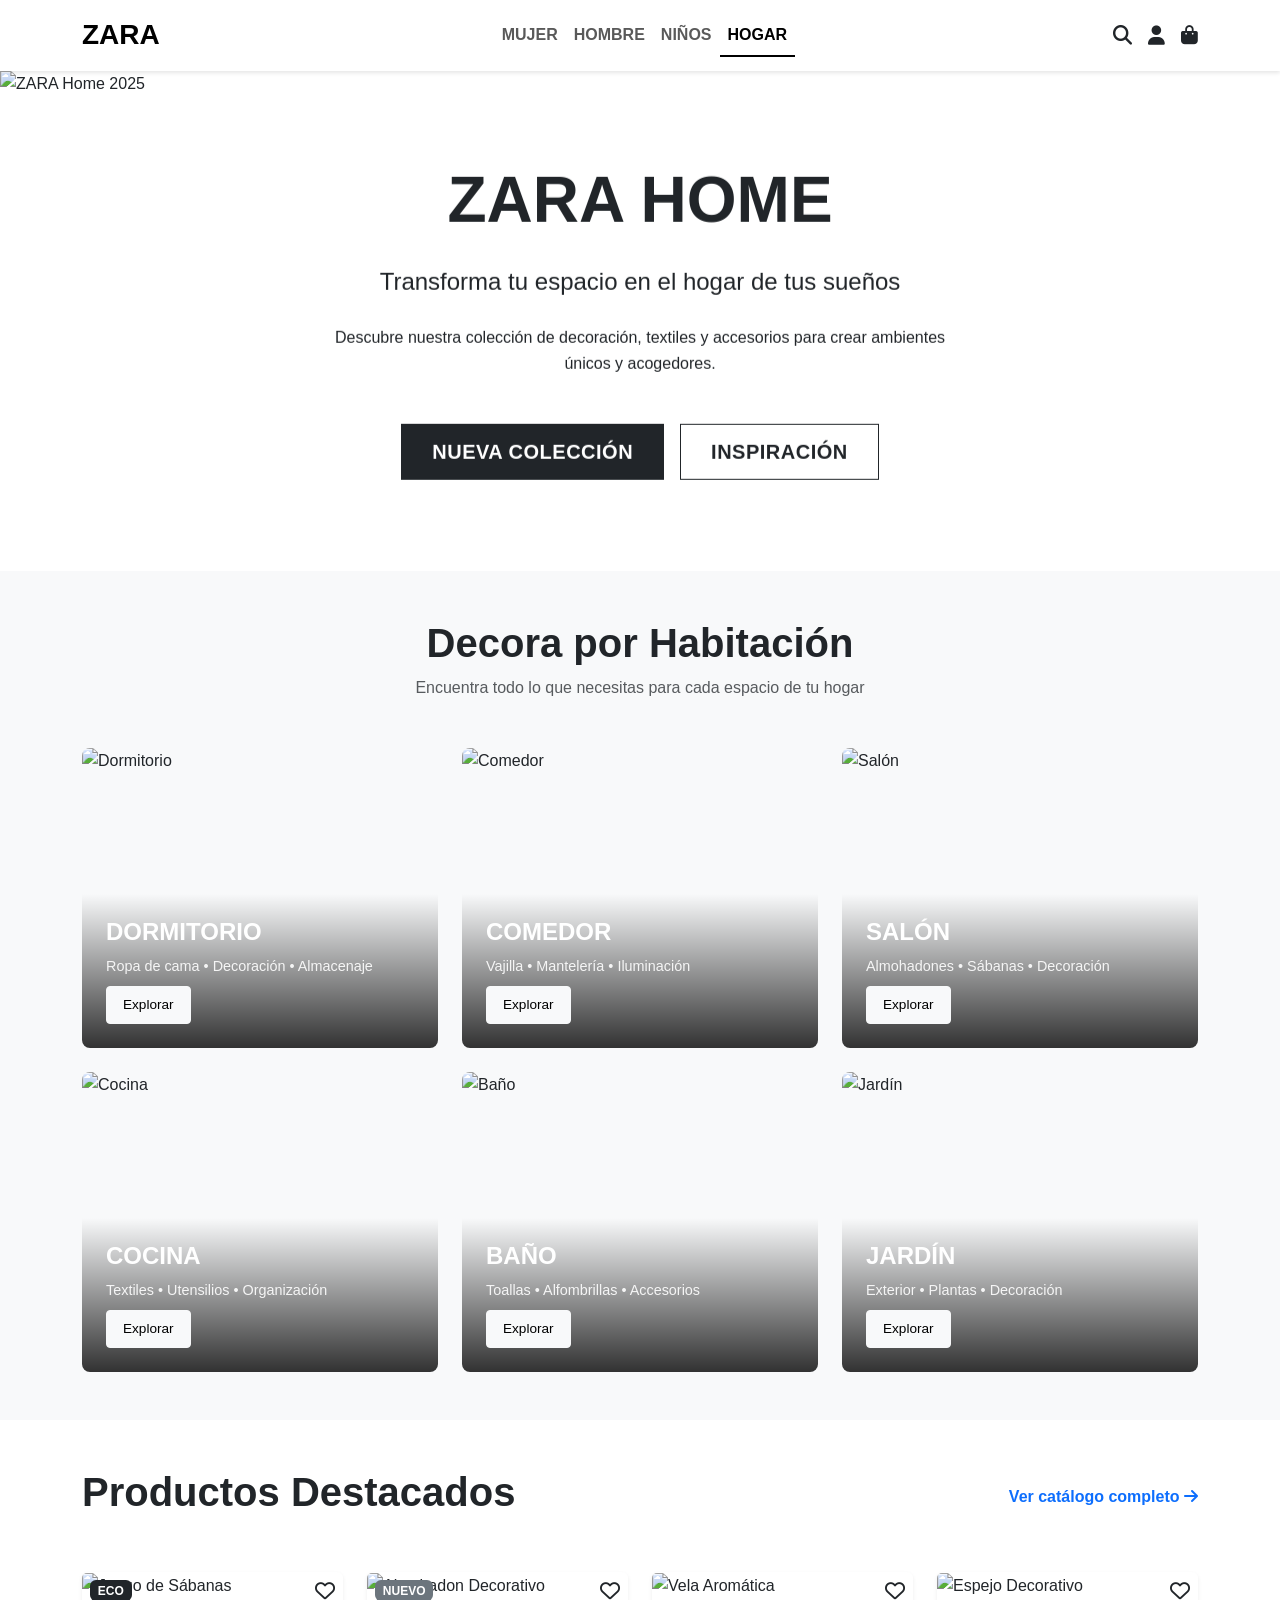
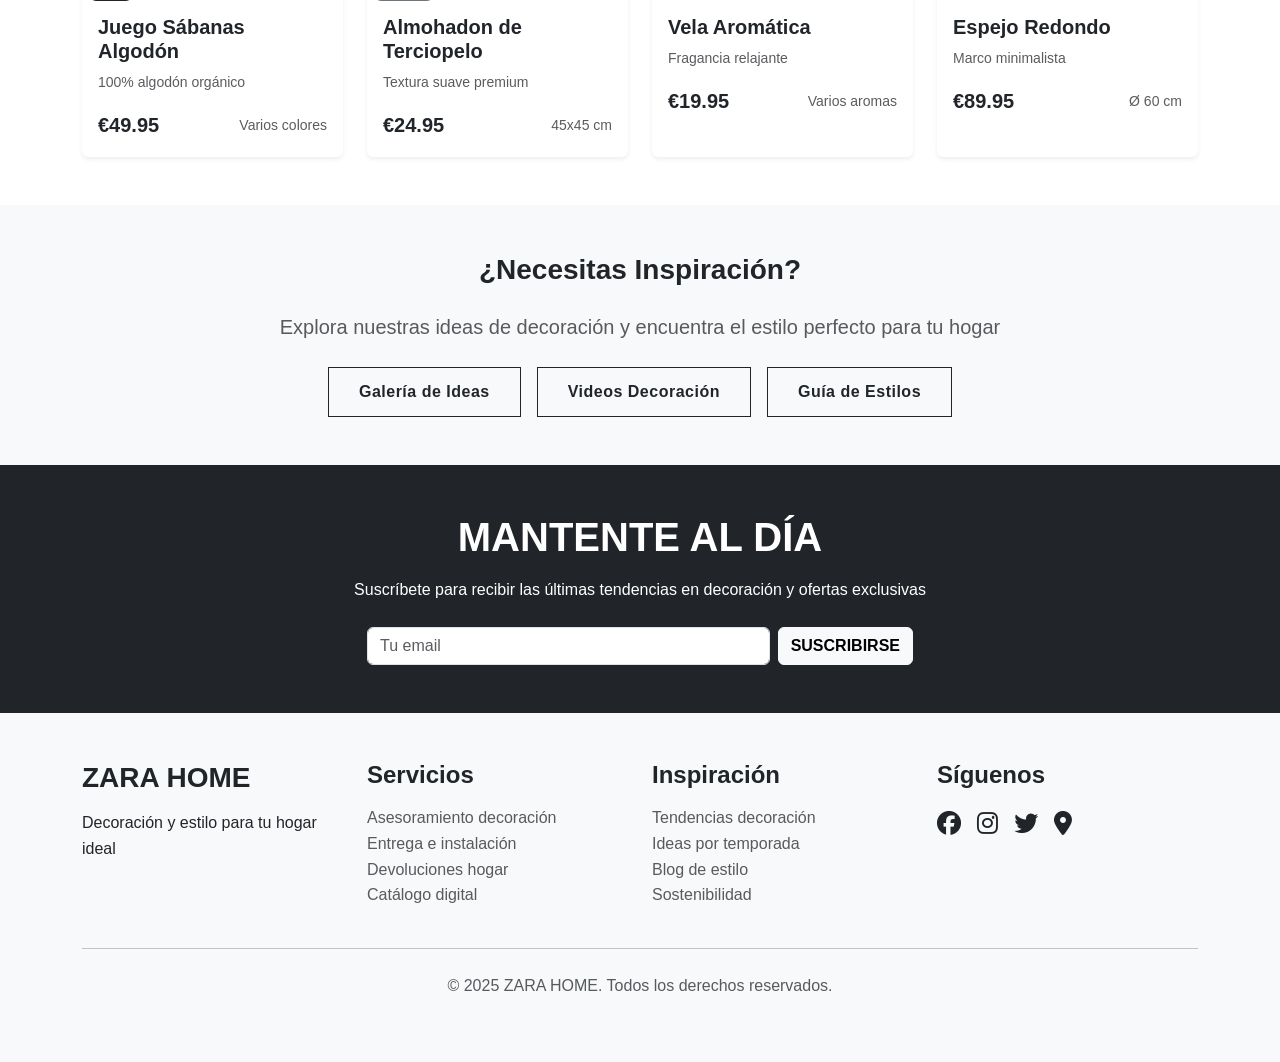
==== hogar.html @ 36c8971a "First Commit" ====
<!DOCTYPE html>
<html lang="es">
<head>
    <meta charset="UTF-8">
    <meta name="viewport" content="width=device-width, initial-scale=1.0">
    <title>ZARA Home - Decoración y Hogar 2025</title>
    <!-- Bootstrap CSS -->
    <link href="https://cdn.jsdelivr.net/npm/bootstrap@5.3.0/dist/css/bootstrap.min.css" rel="stylesheet">
    <!-- Font Awesome -->
    <link rel="stylesheet" href="https://cdnjs.cloudflare.com/ajax/libs/font-awesome/6.4.0/css/all.min.css">
    <!-- Custom CSS -->
    <link rel="stylesheet" href="styles.css">
</head>
<body>
    <!-- Header -->
    <header class="header sticky-top">
        <nav class="navbar navbar-expand-lg navbar-light bg-white">
            <div class="container">
                <a class="navbar-brand fw-bold fs-3" href="index.html">ZARA</a>
                
                <button class="navbar-toggler" type="button" data-bs-toggle="collapse" data-bs-target="#navbarNav">
                    <span class="navbar-toggler-icon"></span>
                </button>
                
                <div class="collapse navbar-collapse justify-content-center" id="navbarNav">
                    <ul class="navbar-nav">
                        <li class="nav-item">
                            <a class="nav-link fw-semibold" href="mujer.html">MUJER</a>
                        </li>
                        <li class="nav-item">
                            <a class="nav-link fw-semibold" href="hombre.html">HOMBRE</a>
                        </li>
                        <li class="nav-item">
                            <a class="nav-link fw-semibold" href="ninos.html">NIÑOS</a>
                        </li>
                        <li class="nav-item">
                            <a class="nav-link fw-semibold active" href="hogar.html">HOGAR</a>
                        </li>
                    </ul>
                </div>
                
                <div class="nav-icons d-flex gap-3">
                    <i class="fas fa-search"></i>
                    <i class="fas fa-user"></i>
                    <i class="fas fa-shopping-bag"></i>
                </div>
            </div>
        </nav>
    </header>

    <!-- Hero Section Home -->
    <main>
        <section class="hero position-relative">
            <div class="hero-image">
                <img src="https://via.placeholder.com/1200x500/f5f5f5/666?text=ZARA+HOME+2025" alt="ZARA Home 2025" class="w-100" style="height: 500px; object-fit: cover;">
                <div class="hero-overlay position-absolute top-50 start-50 translate-middle text-center text-dark">
                    <h1 class="display-3 fw-bold mb-4">ZARA HOME</h1>
                    <p class="fs-4 mb-4">Transforma tu espacio en el hogar de tus sueños</p>
                    <p class="fs-6 mb-5">Descubre nuestra colección de decoración, textiles y accesorios para crear ambientes únicos y acogedores.</p>
                    <div class="d-flex justify-content-center gap-3 flex-wrap">
                        <button class="btn btn-dark btn-lg">NUEVA COLECCIÓN</button>
                        <button class="btn btn-outline-dark btn-lg">INSPIRACIÓN</button>
                    </div>
                </div>
            </div>
        </section>

        <!-- Room Categories -->
        <section class="py-5 bg-light">
            <div class="container">
                <h2 class="text-center display-6 fw-bold mb-2">Decora por Habitación</h2>
                <p class="text-center text-muted mb-5">Encuentra todo lo que necesitas para cada espacio de tu hogar</p>
                
                <div class="row g-4">
                    <div class="col-lg-4 col-md-6">
                        <div class="home-category position-relative">
                            <img src="https://via.placeholder.com/400x300/f8f9fa/666?text=DORMITORIO" alt="Dormitorio" class="w-100">
                            <div class="category-overlay position-absolute bottom-0 start-0 p-4 text-white">
                                <h3 class="fw-bold">DORMITORIO</h3>
                                <p class="mb-2">Ropa de cama • Decoración • Almacenaje</p>
                                <button class="btn btn-light btn-sm">Explorar</button>
                            </div>
                        </div>
                    </div>
                    
                    <div class="col-lg-4 col-md-6">
                        <div class="home-category position-relative">
                            <img src="https://via.placeholder.com/400x300/e9ecef/666?text=COMEDOR" alt="Comedor" class="w-100">
                            <div class="category-overlay position-absolute bottom-0 start-0 p-4 text-white">
                                <h3 class="fw-bold">COMEDOR</h3>
                                <p class="mb-2">Vajilla • Mantelería • Iluminación</p>
                                <button class="btn btn-light btn-sm">Explorar</button>
                            </div>
                        </div>
                    </div>
                    
                    <div class="col-lg-4 col-md-6">
                        <div class="home-category position-relative">
                            <img src="https://via.placeholder.com/400x300/dee2e6/666?text=SALÓN" alt="Salón" class="w-100">
                            <div class="category-overlay position-absolute bottom-0 start-0 p-4 text-white">
                                <h3 class="fw-bold">SALÓN</h3>
                                <p class="mb-2">Almohadones • Sábanas • Decoración</p>
                                <button class="btn btn-light btn-sm">Explorar</button>
                            </div>
                        </div>
                    </div>
                    
                    <div class="col-lg-4 col-md-6">
                        <div class="home-category position-relative">
                            <img src="https://via.placeholder.com/400x300/ced4da/666?text=COCINA" alt="Cocina" class="w-100">
                            <div class="category-overlay position-absolute bottom-0 start-0 p-4 text-white">
                                <h3 class="fw-bold">COCINA</h3>
                                <p class="mb-2">Textiles • Utensilios • Organización</p>
                                <button class="btn btn-light btn-sm">Explorar</button>
                            </div>
                        </div>
                    </div>
                    
                    <div class="col-lg-4 col-md-6">
                        <div class="home-category position-relative">
                            <img src="https://via.placeholder.com/400x300/adb5bd/666?text=BAÑO" alt="Baño" class="w-100">
                            <div class="category-overlay position-absolute bottom-0 start-0 p-4 text-white">
                                <h3 class="fw-bold">BAÑO</h3>
                                <p class="mb-2">Toallas • Alfombrillas • Accesorios</p>
                                <button class="btn btn-light btn-sm">Explorar</button>
                            </div>
                        </div>
                    </div>
                    
                    <div class="col-lg-4 col-md-6">
                        <div class="home-category position-relative">
                            <img src="https://via.placeholder.com/400x300/6c757d/fff?text=JARDÍN" alt="Jardín" class="w-100">
                            <div class="category-overlay position-absolute bottom-0 start-0 p-4 text-white">
                                <h3 class="fw-bold">JARDÍN</h3>
                                <p class="mb-2">Exterior • Plantas • Decoración</p>
                                <button class="btn btn-light btn-sm">Explorar</button>
                            </div>
                        </div>
                    </div>
                </div>
            </div>
        </section>

        <!-- Featured Products -->
        <section class="py-5">
            <div class="container">
                <div class="d-flex justify-content-between align-items-center mb-5">
                    <h2 class="display-6 fw-bold">Productos Destacados</h2>
                    <a href="#" class="text-decoration-none fw-semibold">
                        Ver catálogo completo <i class="fas fa-arrow-right"></i>
                    </a>
                </div>
                
                <div class="row g-4">
                    <div class="col-lg-3 col-md-6">
                        <div class="card border-0 shadow-sm h-100">
                            <div class="position-relative">
                                <img src="https://via.placeholder.com/300x300/f8f9fa/666?text=Juego+Sábanas" class="card-img-top" alt="Juego de Sábanas">
                                <span class="badge bg-dark position-absolute top-0 start-0 m-2">ECO</span>
                                <div class="position-absolute top-0 end-0 p-2">
                                    <i class="far fa-heart fs-5 text-dark"></i>
                                </div>
                            </div>
                            <div class="card-body">
                                <h5 class="card-title fw-bold">Juego Sábanas Algodón</h5>
                                <p class="card-text text-muted small">100% algodón orgánico</p>
                                <div class="d-flex justify-content-between align-items-center">
                                    <span class="fw-bold fs-5">€49.95</span>
                                    <small class="text-muted">Varios colores</small>
                                </div>
                            </div>
                        </div>
                    </div>
                    
                    <div class="col-lg-3 col-md-6">
                        <div class="card border-0 shadow-sm h-100">
                            <div class="position-relative">
                                <img src="https://via.placeholder.com/300x300/e9ecef/666?text=Cojín+Decorativo" class="card-img-top" alt="Almohadon Decorativo">
                                <span class="badge bg-secondary position-absolute top-0 start-0 m-2">NUEVO</span>
                                <div class="position-absolute top-0 end-0 p-2">
                                    <i class="far fa-heart fs-5 text-dark"></i>
                                </div>
                            </div>
                            <div class="card-body">
                                <h5 class="card-title fw-bold">Almohadon de Terciopelo</h5>
                                <p class="card-text text-muted small">Textura suave premium</p>
                                <div class="d-flex justify-content-between align-items-center">
                                    <span class="fw-bold fs-5">€24.95</span>
                                    <small class="text-muted">45x45 cm</small>
                                </div>
                            </div>
                        </div>
                    </div>
                    
                    <div class="col-lg-3 col-md-6">
                        <div class="card border-0 shadow-sm h-100">
                            <div class="position-relative">
                                <img src="https://via.placeholder.com/300x300/dee2e6/666?text=Vela+Aromática" class="card-img-top" alt="Vela Aromática">
                                <div class="position-absolute top-0 end-0 p-2">
                                    <i class="far fa-heart fs-5 text-dark"></i>
                                </div>
                            </div>
                            <div class="card-body">
                                <h5 class="card-title fw-bold">Vela Aromática</h5>
                                <p class="card-text text-muted small">Fragancia relajante</p>
                                <div class="d-flex justify-content-between align-items-center">
                                    <span class="fw-bold fs-5">€19.95</span>
                                    <small class="text-muted">Varios aromas</small>
                                </div>
                            </div>
                        </div>
                    </div>
                    
                    <div class="col-lg-3 col-md-6">
                        <div class="card border-0 shadow-sm h-100">
                            <div class="position-relative">
                                <img src="https://via.placeholder.com/300x300/ced4da/666?text=Espejo+Decorativo" class="card-img-top" alt="Espejo Decorativo">
                                <div class="position-absolute top-0 end-0 p-2">
                                    <i class="far fa-heart fs-5 text-dark"></i>
                                </div>
                            </div>
                            <div class="card-body">
                                <h5 class="card-title fw-bold">Espejo Redondo</h5>
                                <p class="card-text text-muted small">Marco minimalista</p>
                                <div class="d-flex justify-content-between align-items-center">
                                    <span class="fw-bold fs-5">€89.95</span>
                                    <small class="text-muted">Ø 60 cm</small>
                                </div>
                            </div>
                        </div>
                    </div>
                </div>
            </div>
        </section>

        <!-- Design Inspiration -->
        <section class="py-5 bg-light">
            <div class="container text-center">
                <h3 class="fw-bold mb-4">¿Necesitas Inspiración?</h3>
                <p class="mb-4 fs-5 text-muted">Explora nuestras ideas de decoración y encuentra el estilo perfecto para tu hogar</p>
                <div class="row justify-content-center">
                    <div class="col-md-8">
                        <div class="d-flex justify-content-center gap-3 flex-wrap">
                            <button class="btn btn-outline-dark">Galería de Ideas</button>
                            <button class="btn btn-outline-dark">Videos Decoración</button>
                            <button class="btn btn-outline-dark">Guía de Estilos</button>
                        </div>
                    </div>
                </div>
            </div>
        </section>

        <!-- Newsletter -->
        <section class="newsletter bg-dark text-white py-5">
            <div class="container text-center">
                <h2 class="display-6 fw-bold mb-3">MANTENTE AL DÍA</h2>
                <p class="mb-4">Suscríbete para recibir las últimas tendencias en decoración y ofertas exclusivas</p>
                <div class="row justify-content-center">
                    <div class="col-md-6">
                        <form class="d-flex gap-2">
                            <input type="email" class="form-control" placeholder="Tu email" required>
                            <button type="submit" class="btn btn-light fw-bold">SUSCRIBIRSE</button>
                        </form>
                    </div>
                </div>
            </div>
        </section>
    </main>

    <!-- Footer -->
    <footer id="contacto" class="footer bg-light py-5">
        <div class="container">
            <div class="row g-4">
                <div class="col-lg-3 col-md-6">
                    <h3 class="fw-bold mb-3">ZARA HOME</h3>
                    <p>Decoración y estilo para tu hogar ideal</p>
                </div>
                
                <div class="col-lg-3 col-md-6">
                    <h4 class="fw-semibold mb-3">Servicios</h4>
                    <ul class="list-unstyled">
                        <li><a href="#" class="text-decoration-none text-muted">Asesoramiento decoración</a></li>
                        <li><a href="#" class="text-decoration-none text-muted">Entrega e instalación</a></li>
                        <li><a href="#" class="text-decoration-none text-muted">Devoluciones hogar</a></li>
                        <li><a href="#" class="text-decoration-none text-muted">Catálogo digital</a></li>
                    </ul>
                </div>
                
                <div class="col-lg-3 col-md-6">
                    <h4 class="fw-semibold mb-3">Inspiración</h4>
                    <ul class="list-unstyled">
                        <li><a href="#" class="text-decoration-none text-muted">Tendencias decoración</a></li>
                        <li><a href="#" class="text-decoration-none text-muted">Ideas por temporada</a></li>
                        <li><a href="#" class="text-decoration-none text-muted">Blog de estilo</a></li>
                        <li><a href="#" class="text-decoration-none text-muted">Sostenibilidad</a></li>
                    </ul>
                </div>
                
                <div class="col-lg-3 col-md-6">
                    <h4 class="fw-semibold mb-3">Síguenos</h4>
                    <div class="d-flex gap-3 fs-4">
                        <a href="#" class="text-dark"><i class="fab fa-facebook"></i></a>
                        <a href="#" class="text-dark"><i class="fab fa-instagram"></i></a>
                        <a href="#" class="text-dark"><i class="fab fa-twitter"></i></a>
                        <a href="#" class="text-dark"><i class="fas fa-map-marker-alt"></i></a>
                    </div>
                </div>
            </div>
            
            <hr class="my-4">
            <div class="text-center text-muted">
                <p>&copy; 2025 ZARA HOME. Todos los derechos reservados.</p>
            </div>
        </div>
    </footer>

    <!-- Bootstrap JS -->
    <script src="https://cdn.jsdelivr.net/npm/bootstrap@5.3.0/dist/js/bootstrap.bundle.min.js"></script>
</body>
</html>
---- styles.css ----
/* Custom styles para complementar Bootstrap */
:root {
    --zara-primary: #000;
    --zara-secondary: #6c757d;
    --zara-light: #f8f9fa;
    --zara-accent: #0066cc;
}

/* Reset y configuración base */
* {
    box-sizing: border-box;
}

body {
    font-family: 'Helvetica Neue', Arial, sans-serif;
    line-height: 1.6;
}

/* Navegación personalizada */
.nav-icons i {
    font-size: 1.2rem;
    cursor: pointer;
    transition: color 0.3s ease;
}

.nav-icons i:hover {
    color: var(--zara-secondary);
}

/* Hero sections personalizadas */
.hero-overlay {
    background: rgba(255,255,255,0.9);
    backdrop-filter: blur(2px);
    border-radius: 10px;
}

/* Category cards con hover effects */
.category-card, .category-large, .category-small, .home-category {
    overflow: hidden;
    transition: transform 0.3s ease;
    border-radius: 8px;
    position: relative;
}

.category-card:hover, .category-large:hover, .category-small:hover, .home-category:hover {
    transform: scale(1.02);
}

/* Arreglo del category overlay */
.category-overlay {
    position: absolute;
    bottom: 0;
    left: 0;
    right: 0;
    background: linear-gradient(to top, rgba(0,0,0,0.8) 0%, rgba(0,0,0,0.4) 50%, transparent 100%);
    min-height: 120px;
    display: flex;
    flex-direction: column;
    justify-content: flex-end;
    padding: 1.5rem;
}

/* Product cards hover effects */
.card {
    transition: transform 0.3s ease, box-shadow 0.3s ease;
    border: none !important;
}

.card:hover {
    transform: translateY(-5px);
    box-shadow: 0 10px 25px rgba(0,0,0,0.15) !important;
}

/* Custom buttons */
.btn-dark, .btn-outline-dark, .btn-primary {
    border-radius: 0;
    padding: 12px 30px;
    font-weight: 600;
    letter-spacing: 0.5px;
    transition: all 0.3s ease;
}

/* Footer links */
.footer a:hover {
    color: var(--zara-primary) !important;
}

/* Responsive adjustments */
@media (max-width: 768px) {
    .hero-overlay {
        position: static !important;
        background: rgba(255,255,255,0.95);
        margin-top: -100px;
        z-index: 10;
    }
    
    .category-large, .category-small, .home-category {
        margin-bottom: 1rem;
    }

    .nav-icons {
        margin-top: 1rem;
    }

    .category-overlay {
        min-height: 100px;
        padding: 1rem;
    }
}

/* Smooth scrolling */
html {
    scroll-behavior: smooth;
}

/* Active nav link */
.nav-link.active {
    color: var(--zara-primary) !important;
    font-weight: 700 !important;
    border-bottom: 2px solid var(--zara-primary);
}

/* Animaciones */
@keyframes fadeInUp {
    from {
        opacity: 0;
        transform: translateY(30px);
    }
    to {
        opacity: 1;
        transform: translateY(0);
    }
}

.animate-fadeInUp {
    animation: fadeInUp 0.6s ease-out;
}

/* Asegurar que las imágenes ocupen todo el espacio */
.home-category img, .category-card img, .category-large img, .category-small img {
    width: 100%;
    height: 300px;
    object-fit: cover;
    display: block;
}

/* Mejorar el texto del overlay */
.category-overlay h3 {
    margin-bottom: 0.5rem;
    font-size: 1.5rem;
}

.category-overlay p {
    margin-bottom: 1rem;
    font-size: 0.9rem;
    opacity: 0.9;
}

.category-overlay .btn {
    align-self: flex-start;
    font-size: 0.85rem;
    padding: 0.5rem 1rem;
}
/* Header sticky fix */
.header {
    z-index: 1030;
    box-shadow: 0 2px 4px rgba(0,0,0,0.1);
}

/* Hero sections - Fix for sticky header */
.hero {
    margin-top: 0;
    position: relative;
}

.hero-image {
    position: relative;
}

.hero-image img {
    display: block;
    width: 100%;
    height: 500px;
    object-fit: cover;
}

/* Ajuste específico para compensar el header sticky */
main {
    padding-top: 0;
}

/* Para pantallas móviles */
@media (max-width: 768px) {
    .hero-image img {
        height: 400px;
    }
    
    .hero-overlay {
        padding: 1.5rem !important;
    }
    
    .hero-overlay h1 {
        font-size: 2rem !important;
    }
}

/* Asegurar que no hay espacios extra */
body {
    padding-top: 0 !important;
}

/* Si Bootstrap está agregando padding-top automáticamente */
.navbar.sticky-top ~ main {
    padding-top: 0;
}
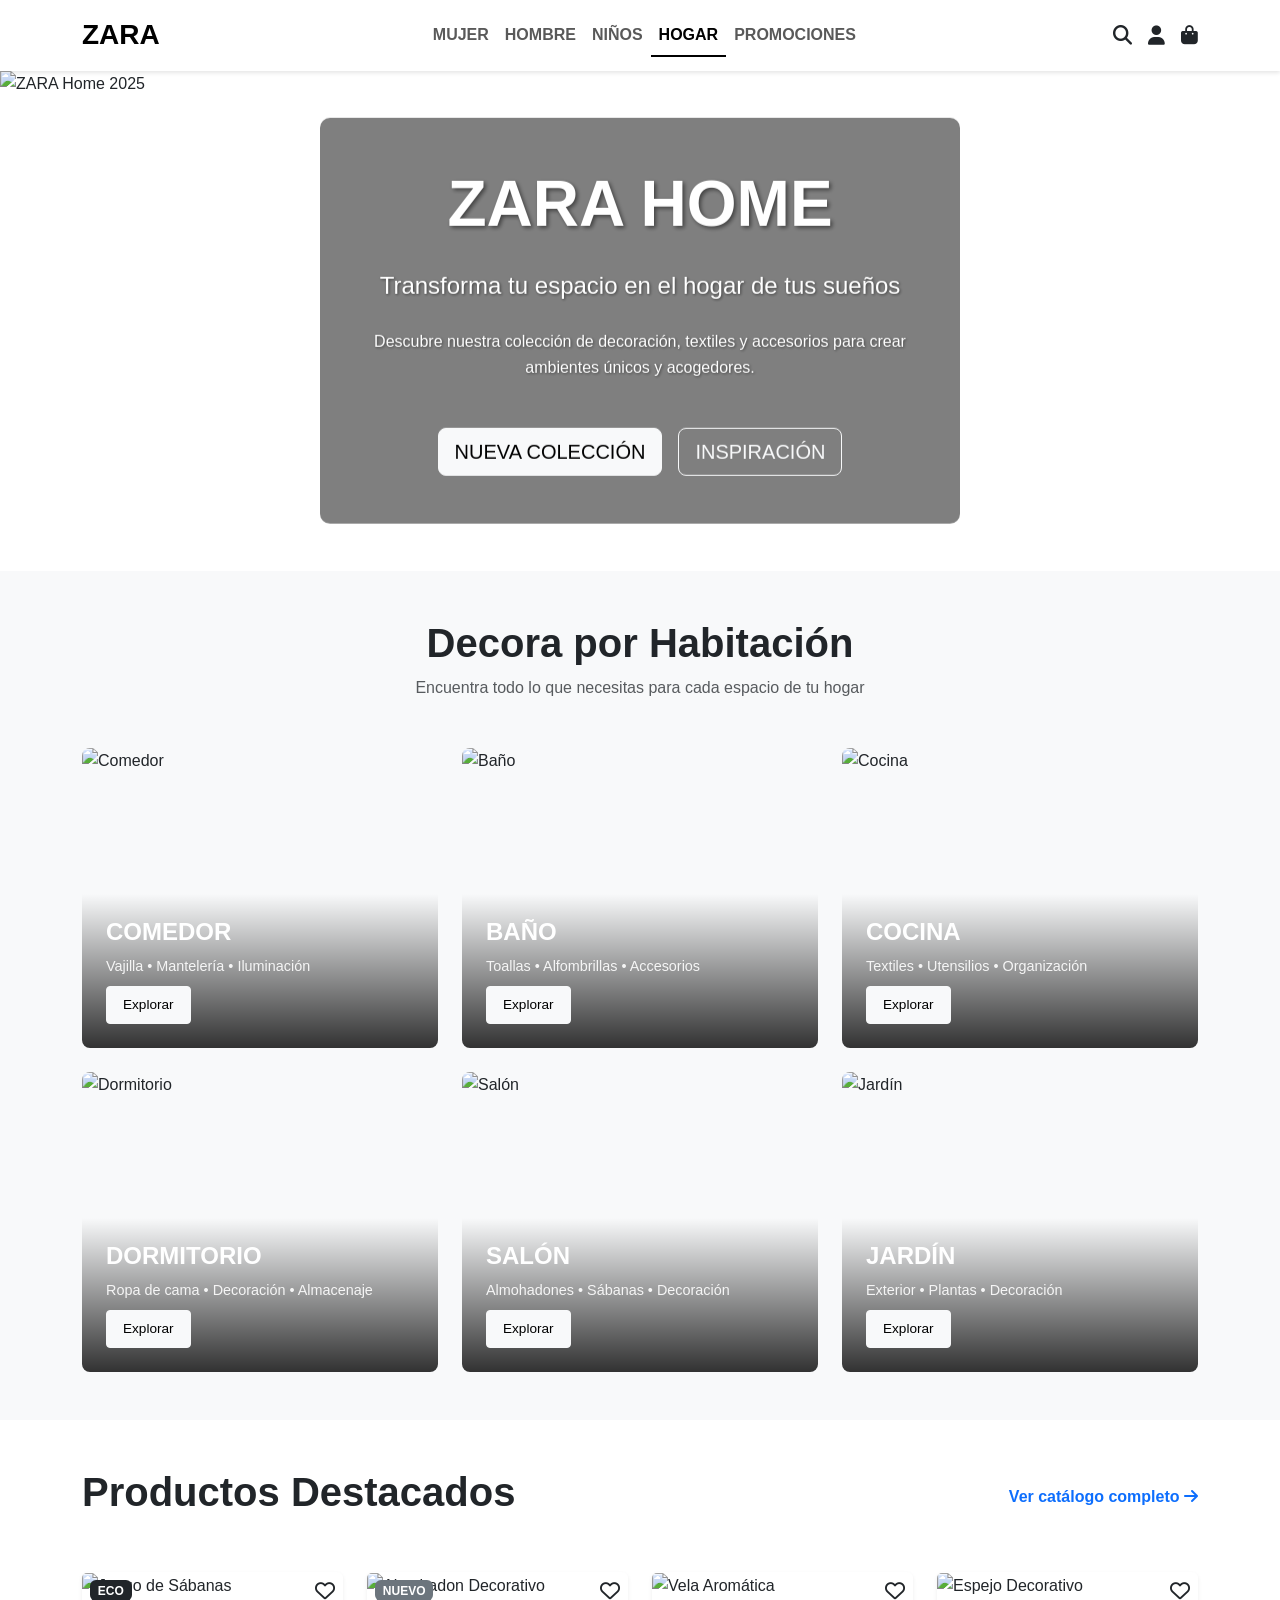
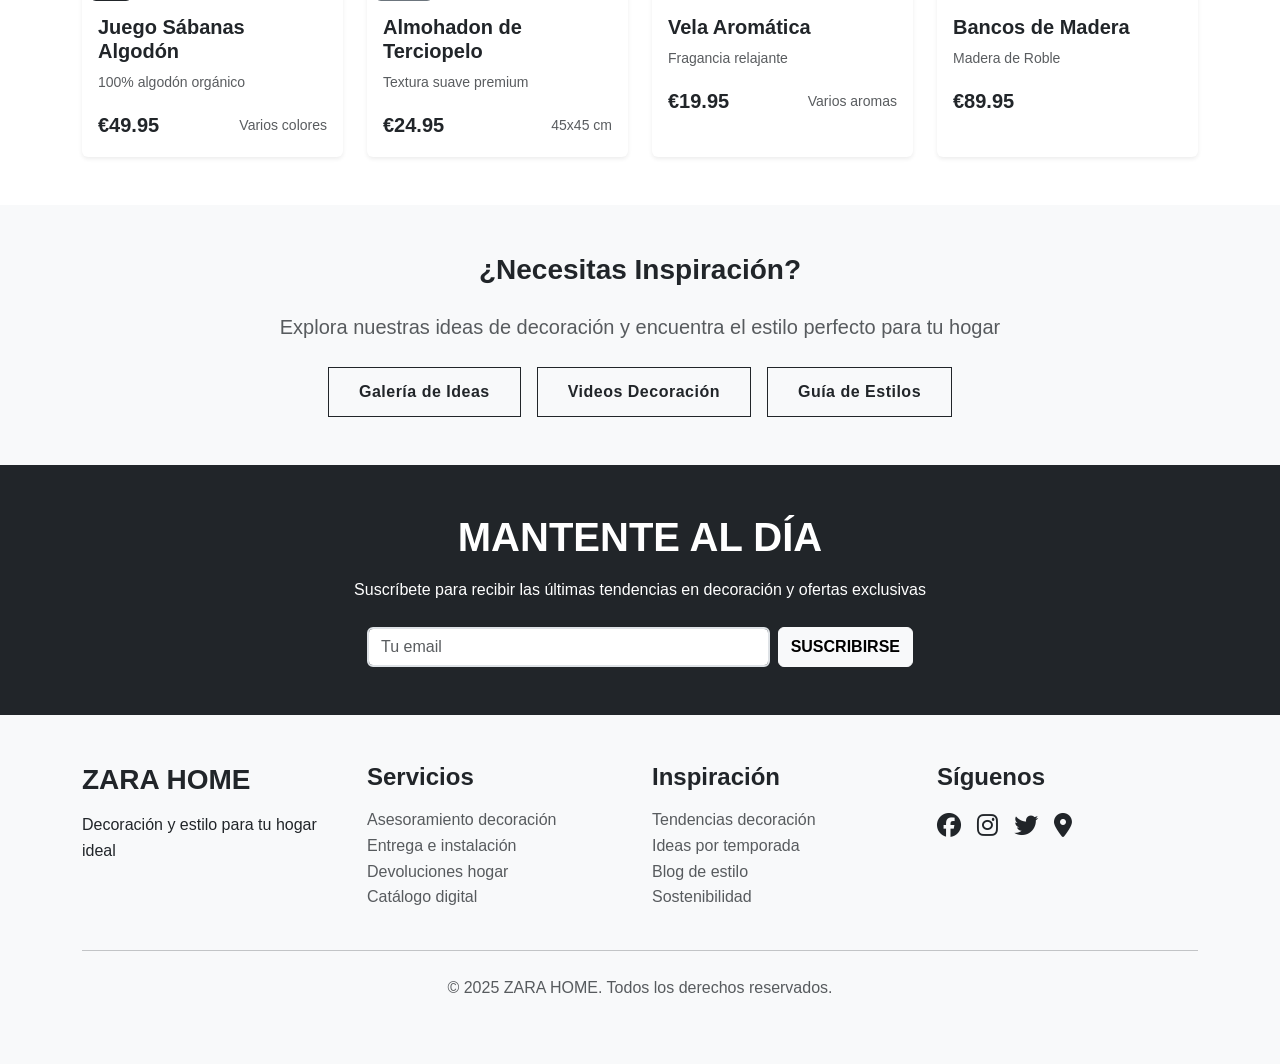
==== commit 85c3609a: "Mejoras de diseño y de las categorias" ====
--- a/hogar.html
+++ b/hogar.html
@@ -36,6 +36,9 @@
                         <li class="nav-item">
                             <a class="nav-link fw-semibold active" href="hogar.html">HOGAR</a>
                         </li>
+                        <li class="nav-item">
+                            <a class="nav-link fw-semibold" href="promociones.html">PROMOCIONES</a>
+                        </li>
                     </ul>
                 </div>
                 
@@ -52,14 +55,14 @@
     <main>
         <section class="hero position-relative">
             <div class="hero-image">
-                <img src="https://via.placeholder.com/1200x500/f5f5f5/666?text=ZARA+HOME+2025" alt="ZARA Home 2025" class="w-100" style="height: 500px; object-fit: cover;">
-                <div class="hero-overlay position-absolute top-50 start-50 translate-middle text-center text-dark">
-                    <h1 class="display-3 fw-bold mb-4">ZARA HOME</h1>
-                    <p class="fs-4 mb-4">Transforma tu espacio en el hogar de tus sueños</p>
-                    <p class="fs-6 mb-5">Descubre nuestra colección de decoración, textiles y accesorios para crear ambientes únicos y acogedores.</p>
+                <img src="https://images.unsplash.com/photo-1505691938895-1758d7feb511?q=80&w=1600&auto=format&fit=crop" alt="ZARA Home 2025" class="w-100" style="height: 500px; object-fit: cover;">
+                <div class="hero-overlay position-absolute top-50 start-50 translate-middle text-center text-white" style="background: rgba(0,0,0,0.5); padding: 3rem; border-radius: 10px;">
+                    <h1 class="display-3 fw-bold mb-4" style="text-shadow: 2px 2px 4px rgba(0,0,0,0.5);">ZARA HOME</h1>
+                    <p class="fs-4 mb-4" style="text-shadow: 1px 1px 3px rgba(0,0,0,0.5);">Transforma tu espacio en el hogar de tus sueños</p>
+                    <p class="fs-6 mb-5" style="text-shadow: 1px 1px 3px rgba(0,0,0,0.5);">Descubre nuestra colección de decoración, textiles y accesorios para crear ambientes únicos y acogedores.</p>
                     <div class="d-flex justify-content-center gap-3 flex-wrap">
-                        <button class="btn btn-dark btn-lg">NUEVA COLECCIÓN</button>
-                        <button class="btn btn-outline-dark btn-lg">INSPIRACIÓN</button>
+                        <button class="btn btn-light btn-lg">NUEVA COLECCIÓN</button>
+                        <button class="btn btn-outline-light btn-lg">INSPIRACIÓN</button>
                     </div>
                 </div>
             </div>
@@ -74,7 +77,40 @@
                 <div class="row g-4">
                     <div class="col-lg-4 col-md-6">
                         <div class="home-category position-relative">
-                            <img src="https://via.placeholder.com/400x300/f8f9fa/666?text=DORMITORIO" alt="Dormitorio" class="w-100">
+                            <img src="https://images.unsplash.com/photo-1556911220-bff31c812dba?w=1200&auto=format&fit=crop" alt="Comedor" class="w-100" style="height:300px;object-fit:cover;">
+                            <div class="category-overlay position-absolute bottom-0 start-0 p-4 text-white">
+                                <h3 class="fw-bold">COMEDOR</h3>
+                                <p class="mb-2">Vajilla • Mantelería • Iluminación</p>
+                                <button class="btn btn-light btn-sm">Explorar</button>
+                            </div>
+                        </div>
+                    </div>
+                    
+                    <div class="col-lg-4 col-md-6">
+                        <div class="home-category position-relative">
+                            <img src="https://images.unsplash.com/photo-1552321554-5fefe8c9ef14?w=1200&auto=format&fit=crop" alt="Baño" class="w-100" style="height:300px;object-fit:cover;">
+                            <div class="category-overlay position-absolute bottom-0 start-0 p-4 text-white">
+                                <h3 class="fw-bold">BAÑO</h3>
+                                <p class="mb-2">Toallas • Alfombrillas • Accesorios</p>
+                                <button class="btn btn-light btn-sm">Explorar</button>
+                            </div>
+                        </div>
+                    </div>
+                    
+                    <div class="col-lg-4 col-md-6">
+                        <div class="home-category position-relative">
+                            <img src="https://images.unsplash.com/photo-1556911220-bff31c812dba?w=1200&auto=format&fit=crop" alt="Cocina" class="w-100" style="height:300px;object-fit:cover;">
+                            <div class="category-overlay position-absolute bottom-0 start-0 p-4 text-white">
+                                <h3 class="fw-bold">COCINA</h3>
+                                <p class="mb-2">Textiles • Utensilios • Organización</p>
+                                <button class="btn btn-light btn-sm">Explorar</button>
+                            </div>
+                        </div>
+                    </div>
+                    
+                    <div class="col-lg-4 col-md-6">
+                        <div class="home-category position-relative">
+                            <img src="https://images.unsplash.com/photo-1540518614846-7eded433c457?w=1200&auto=format&fit=crop" alt="Dormitorio" class="w-100" style="height:300px;object-fit:cover;">
                             <div class="category-overlay position-absolute bottom-0 start-0 p-4 text-white">
                                 <h3 class="fw-bold">DORMITORIO</h3>
                                 <p class="mb-2">Ropa de cama • Decoración • Almacenaje</p>
@@ -85,18 +121,7 @@
                     
                     <div class="col-lg-4 col-md-6">
                         <div class="home-category position-relative">
-                            <img src="https://via.placeholder.com/400x300/e9ecef/666?text=COMEDOR" alt="Comedor" class="w-100">
-                            <div class="category-overlay position-absolute bottom-0 start-0 p-4 text-white">
-                                <h3 class="fw-bold">COMEDOR</h3>
-                                <p class="mb-2">Vajilla • Mantelería • Iluminación</p>
-                                <button class="btn btn-light btn-sm">Explorar</button>
-                            </div>
-                        </div>
-                    </div>
-                    
-                    <div class="col-lg-4 col-md-6">
-                        <div class="home-category position-relative">
-                            <img src="https://via.placeholder.com/400x300/dee2e6/666?text=SALÓN" alt="Salón" class="w-100">
+                            <img src="https://images.unsplash.com/photo-1586023492125-27b2c045efd7?w=1200&auto=format&fit=crop" alt="Salón" class="w-100" style="height:300px;object-fit:cover;">
                             <div class="category-overlay position-absolute bottom-0 start-0 p-4 text-white">
                                 <h3 class="fw-bold">SALÓN</h3>
                                 <p class="mb-2">Almohadones • Sábanas • Decoración</p>
@@ -107,29 +132,7 @@
                     
                     <div class="col-lg-4 col-md-6">
                         <div class="home-category position-relative">
-                            <img src="https://via.placeholder.com/400x300/ced4da/666?text=COCINA" alt="Cocina" class="w-100">
-                            <div class="category-overlay position-absolute bottom-0 start-0 p-4 text-white">
-                                <h3 class="fw-bold">COCINA</h3>
-                                <p class="mb-2">Textiles • Utensilios • Organización</p>
-                                <button class="btn btn-light btn-sm">Explorar</button>
-                            </div>
-                        </div>
-                    </div>
-                    
-                    <div class="col-lg-4 col-md-6">
-                        <div class="home-category position-relative">
-                            <img src="https://via.placeholder.com/400x300/adb5bd/666?text=BAÑO" alt="Baño" class="w-100">
-                            <div class="category-overlay position-absolute bottom-0 start-0 p-4 text-white">
-                                <h3 class="fw-bold">BAÑO</h3>
-                                <p class="mb-2">Toallas • Alfombrillas • Accesorios</p>
-                                <button class="btn btn-light btn-sm">Explorar</button>
-                            </div>
-                        </div>
-                    </div>
-                    
-                    <div class="col-lg-4 col-md-6">
-                        <div class="home-category position-relative">
-                            <img src="https://via.placeholder.com/400x300/6c757d/fff?text=JARDÍN" alt="Jardín" class="w-100">
+                            <img src="https://images.unsplash.com/photo-1585320806297-9794b3e4eeae?w=1200&auto=format&fit=crop" alt="Jardín" class="w-100" style="height:300px;object-fit:cover;">
                             <div class="category-overlay position-absolute bottom-0 start-0 p-4 text-white">
                                 <h3 class="fw-bold">JARDÍN</h3>
                                 <p class="mb-2">Exterior • Plantas • Decoración</p>
@@ -155,7 +158,7 @@
                     <div class="col-lg-3 col-md-6">
                         <div class="card border-0 shadow-sm h-100">
                             <div class="position-relative">
-                                <img src="https://via.placeholder.com/300x300/f8f9fa/666?text=Juego+Sábanas" class="card-img-top" alt="Juego de Sábanas">
+                                <img src="https://images.unsplash.com/photo-1522771739844-6a9f6d5f14af?w=800&auto=format&fit=crop" class="card-img-top" alt="Juego de Sábanas" style="height:300px;object-fit:cover;">
                                 <span class="badge bg-dark position-absolute top-0 start-0 m-2">ECO</span>
                                 <div class="position-absolute top-0 end-0 p-2">
                                     <i class="far fa-heart fs-5 text-dark"></i>
@@ -175,7 +178,7 @@
                     <div class="col-lg-3 col-md-6">
                         <div class="card border-0 shadow-sm h-100">
                             <div class="position-relative">
-                                <img src="https://via.placeholder.com/300x300/e9ecef/666?text=Cojín+Decorativo" class="card-img-top" alt="Almohadon Decorativo">
+                                <img src="https://images.unsplash.com/photo-1584100936595-c0654b55a2e2?w=800&auto=format&fit=crop" class="card-img-top" alt="Almohadon Decorativo" style="height:300px;object-fit:cover;">
                                 <span class="badge bg-secondary position-absolute top-0 start-0 m-2">NUEVO</span>
                                 <div class="position-absolute top-0 end-0 p-2">
                                     <i class="far fa-heart fs-5 text-dark"></i>
@@ -195,7 +198,7 @@
                     <div class="col-lg-3 col-md-6">
                         <div class="card border-0 shadow-sm h-100">
                             <div class="position-relative">
-                                <img src="https://via.placeholder.com/300x300/dee2e6/666?text=Vela+Aromática" class="card-img-top" alt="Vela Aromática">
+                                <img src="https://images.unsplash.com/photo-1603006905003-be475563bc59?w=800&auto=format&fit=crop" class="card-img-top" alt="Vela Aromática" style="height:300px;object-fit:cover;">
                                 <div class="position-absolute top-0 end-0 p-2">
                                     <i class="far fa-heart fs-5 text-dark"></i>
                                 </div>
@@ -214,17 +217,16 @@
                     <div class="col-lg-3 col-md-6">
                         <div class="card border-0 shadow-sm h-100">
                             <div class="position-relative">
-                                <img src="https://via.placeholder.com/300x300/ced4da/666?text=Espejo+Decorativo" class="card-img-top" alt="Espejo Decorativo">
+                                <img src="https://images.unsplash.com/photo-1600585152220-90363fe7e115?w=800&auto=format&fit=crop" class="card-img-top" alt="Espejo Decorativo" style="height:300px;object-fit:cover;">
                                 <div class="position-absolute top-0 end-0 p-2">
                                     <i class="far fa-heart fs-5 text-dark"></i>
                                 </div>
                             </div>
                             <div class="card-body">
-                                <h5 class="card-title fw-bold">Espejo Redondo</h5>
-                                <p class="card-text text-muted small">Marco minimalista</p>
+                                <h5 class="card-title fw-bold">Bancos de Madera</h5>
+                                <p class="card-text text-muted small">Madera de Roble</p>
                                 <div class="d-flex justify-content-between align-items-center">
                                     <span class="fw-bold fs-5">€89.95</span>
-                                    <small class="text-muted">Ø 60 cm</small>
                                 </div>
                             </div>
                         </div>
--- a/styles.css
+++ b/styles.css
@@ -212,4 +212,232 @@
 /* Si Bootstrap está agregando padding-top automáticamente */
 .navbar.sticky-top ~ main {
     padding-top: 0;
+}
+
+.promo-hero {
+    background: linear-gradient(135deg, #1a1a1a 0%, #2d2d2d 100%);
+    color: white;
+}
+
+.promo-hero h1 {
+    animation: fadeInDown 0.8s ease-out;
+}
+
+@keyframes fadeInDown {
+    from {
+        opacity: 0;
+        transform: translateY(-30px);
+    }
+    to {
+        opacity: 1;
+        transform: translateY(0);
+    }
+}
+
+/* ========== CARDS DE PROMOCIONES ========== */
+.promo-card {
+    background: white;
+    border-radius: 15px;
+    padding: 2rem;
+    text-align: center;
+    transition: all 0.3s ease;
+    position: relative;
+    overflow: hidden;
+    height: 100%;
+    border: 2px solid transparent;
+}
+
+.promo-card:hover {
+    transform: translateY(-10px);
+    box-shadow: 0 15px 35px rgba(0, 0, 0, 0.2) !important;
+    border-color: #1a1a1a;
+}
+
+.promo-badge {
+    position: absolute;
+    top: 20px;
+    right: 20px;
+    background: linear-gradient(135deg, #dc3545 0%, #c82333 100%);
+    color: white;
+    padding: 0.5rem 1rem;
+    border-radius: 25px;
+    font-weight: bold;
+    font-size: 0.9rem;
+    box-shadow: 0 4px 15px rgba(220, 53, 69, 0.4);
+}
+
+.promo-icon {
+    font-size: 4rem;
+    color: #1a1a1a;
+    margin-bottom: 1rem;
+    display: block;
+}
+
+.promo-card h3 {
+    color: #1a1a1a;
+    margin-bottom: 1rem;
+}
+
+.promo-card p {
+    min-height: 80px;
+    margin-bottom: 1.5rem;
+}
+
+/* ========== CALCULADORA ========== */
+.calculator-card {
+    background: white;
+    border-radius: 20px;
+    padding: 3rem;
+    border: 2px solid #e9ecef;
+}
+
+.calculator-card h2 {
+    color: #1a1a1a;
+}
+
+.promo-selector {
+    background: #f8f9fa;
+    padding: 1.5rem;
+    border-radius: 10px;
+}
+
+.btn-outline-dark:checked + label,
+.btn-outline-dark.active {
+    background-color: #1a1a1a !important;
+    color: white !important;
+}
+
+.producto-item {
+    background: #f8f9fa;
+    padding: 1rem;
+    border-radius: 10px;
+    transition: all 0.3s ease;
+}
+
+.producto-item:hover {
+    background: #e9ecef;
+    transform: translateX(5px);
+}
+
+.producto-item label {
+    color: #1a1a1a;
+}
+
+.input-group-text {
+    background-color: #1a1a1a;
+    color: white;
+    border: none;
+}
+
+.form-control {
+    border: 2px solid #dee2e6;
+}
+
+.form-control:focus {
+    border-color: #1a1a1a;
+    box-shadow: 0 0 0 0.2rem rgba(26, 26, 26, 0.25);
+}
+
+/* ========== RESULTADOS ========== */
+.resultados-box {
+    background: linear-gradient(135deg, #f8f9fa 0%, #e9ecef 100%);
+    padding: 2rem;
+    border-radius: 15px;
+    margin-top: 2rem;
+    border: 3px solid #1a1a1a;
+    animation: slideIn 0.5s ease-out;
+}
+
+@keyframes slideIn {
+    from {
+        opacity: 0;
+        transform: translateY(20px);
+    }
+    to {
+        opacity: 1;
+        transform: translateY(0);
+    }
+}
+
+.resultado-item {
+    display: flex;
+    justify-content: space-between;
+    padding: 1rem 0;
+    border-bottom: 1px solid #dee2e6;
+}
+
+.resultado-item.descuento {
+    background: #d4edda;
+    margin: 0 -2rem;
+    padding: 1rem 2rem;
+    border-bottom: none;
+}
+
+.resultado-item.total {
+    background: #1a1a1a;
+    color: white;
+    margin: 0 -2rem -2rem;
+    padding: 1.5rem 2rem;
+    border-radius: 0 0 12px 12px;
+}
+
+.ahorro-mensaje {
+    background: white;
+    padding: 1rem;
+    border-radius: 10px;
+    text-align: center;
+    font-weight: bold;
+    color: #28a745;
+    box-shadow: 0 4px 15px rgba(40, 167, 69, 0.2);
+}
+
+/* ========== TÉRMINOS ========== */
+.terminos ul li {
+    padding: 0.5rem 0;
+}
+
+.terminos .fa-check {
+    margin-right: 10px;
+}
+
+/* ========== BOTONES ========== */
+.btn-dark {
+    background-color: #1a1a1a;
+    border: none;
+    transition: all 0.3s ease;
+}
+
+.btn-dark:hover {
+    background-color: #000;
+    transform: translateY(-2px);
+    box-shadow: 0 8px 20px rgba(0, 0, 0, 0.3);
+}
+
+.btn-outline-secondary:hover {
+    background-color: #6c757d;
+    color: white;
+}
+
+/* ========== RESPONSIVE ========== */
+@media (max-width: 768px) {
+    .calculator-card {
+        padding: 1.5rem;
+    }
+
+    .promo-card {
+        margin-bottom: 1rem;
+    }
+
+    .btn-group {
+        flex-direction: column;
+    }
+
+    .btn-group label {
+        border-radius: 5px !important;
+        margin-bottom: 0.5rem;
+    }
+
+    .resultado-item {
+        font-size: 0.9rem;
+    }
 }
